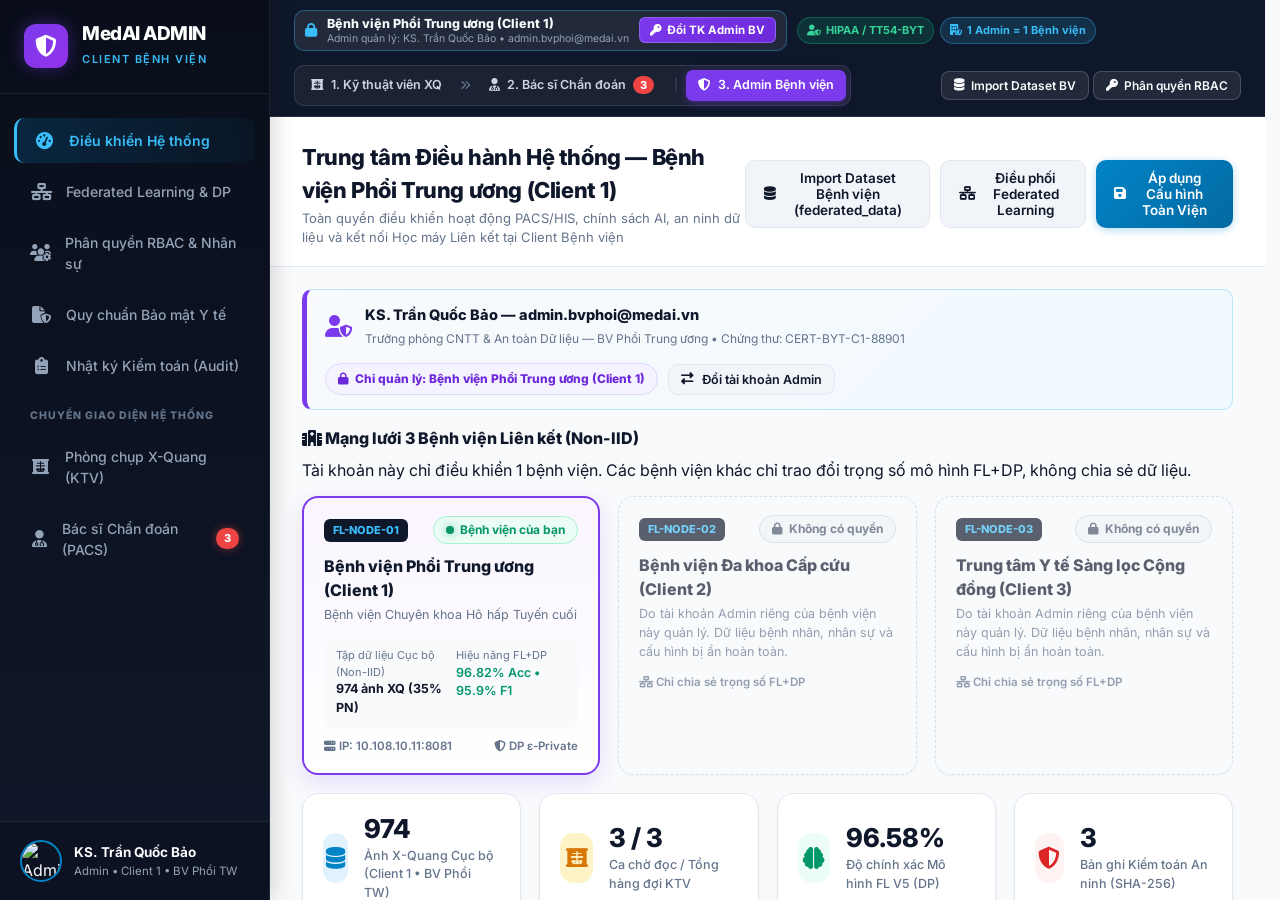
==== dashboard/admin.html @ 24784f0f "Deploy MedAI PACS/HIS v4.3: 3-role portals, dataset importer & 1-Admin-1-Hospital isolation" ====
<!DOCTYPE html>
<html lang="vi">
<head>
    <meta charset="UTF-8">
    <meta name="viewport" content="width=device-width, initial-scale=1.0">
    <title>Quản trị Hệ thống & Bảo mật Client Bệnh viện (Admin Control Center) - MedAI PACS/HIS</title>
    <meta name="description" content="Giao diện Admin tại mỗi Client Bệnh viện: Điều khiển hệ thống PACS/HIS, cấu hình Federated Learning (FedProx) & Differential Privacy, phân quyền RBAC và kiểm toán bảo mật y tế.">
    <link href="https://fonts.googleapis.com/css2?family=Inter:wght@300;400;500;600;700;800&display=swap" rel="stylesheet">
    <link rel="stylesheet" href="https://cdnjs.cloudflare.com/ajax/libs/font-awesome/6.4.0/css/all.min.css">
    <link rel="stylesheet" href="style.css?v=4.3">
</head>
<body>
    <div class="app-container">
        <!-- Sidebar -->
        <aside class="sidebar">
            <div class="sidebar-header" onclick="adminNavigateTo('overview')" style="cursor: pointer;" title="Trung tâm Điều hành Admin Bệnh viện">
                <div class="logo-icon-wrap admin-theme">
                    <i class="fa-solid fa-shield-halved logo-icon"></i>
                </div>
                <div class="sidebar-brand">
                    <h2>MedAI ADMIN</h2>
                    <span>CLIENT BỆNH VIỆN</span>
                </div>
            </div>

            <ul class="nav-links">
                <li class="nav-item active" data-route="overview">
                    <a href="#/overview"><i class="fa-solid fa-gauge-high"></i> Điều khiển Hệ thống</a>
                </li>
                <li class="nav-item" data-route="federated-dp">
                    <a href="#/federated-dp"><i class="fa-solid fa-network-wired"></i> Federated Learning & DP</a>
                </li>
                <li class="nav-item" data-route="rbac-users">
                    <a href="#/rbac-users"><i class="fa-solid fa-users-gear"></i> Phân quyền RBAC & Nhân sự</a>
                </li>
                <li class="nav-item" data-route="security-compliance">
                    <a href="#/security-compliance"><i class="fa-solid fa-file-shield"></i> Quy chuẩn Bảo mật Y tế</a>
                </li>
                <li class="nav-item" data-route="audit-logs">
                    <a href="#/audit-logs"><i class="fa-solid fa-clipboard-list"></i> Nhật ký Kiểm toán (Audit)</a>
                </li>
                <li class="nav-section-divider"><span>CHUYỂN GIAO DIỆN HỆ THỐNG</span></li>
                <li class="nav-item">
                    <a href="technician.html"><i class="fa-solid fa-x-ray"></i> Phòng chụp X-Quang (KTV)</a>
                </li>
                <li class="nav-item">
                    <a href="index.html">
                        <i class="fa-solid fa-user-doctor"></i> Bác sĩ Chẩn đoán (PACS)
                        <span class="nav-count-badge" id="sidebar-worklist-badge">0</span>
                    </a>
                </li>
            </ul>

            <div class="doctor-profile" onclick="adminNavigateTo('rbac-users')" style="cursor: pointer;" title="Tài khoản Quản trị viên Bệnh viện">
                <img src="https://ui-avatars.com/api/?name=Admin+BV&background=7C3AED&color=fff" alt="Admin" id="sidebar-admin-avatar">
                <div class="doc-info">
                    <strong id="sidebar-admin-name">KS. Trần Quốc Bảo</strong>
                    <span id="sidebar-admin-node">Admin • Client 1 (BV Phổi)</span>
                </div>
            </div>
        </aside>

        <!-- Main Content -->
        <main class="main-content" id="admin-main-content">

            <!-- ======================================================= -->
            <!-- VIEW 1: TRUNG TÂM ĐIỀU KHIỂN HỆ THỐNG CLIENT BỆNH VIỆN -->
            <!-- ======================================================= -->
            <section id="view-overview" class="view-panel active"></section>

            <!-- ======================================================= -->
            <!-- VIEW 2: ĐIỀU PHỐI HỌC MÁY LIÊN KẾT & BẢO MẬT VI PHÂN -->
            <!-- ======================================================= -->
            <section id="view-federated-dp" class="view-panel hidden"></section>

            <!-- ======================================================= -->
            <!-- VIEW 3: QUẢN LÝ NHÂN SỰ & MA TRẬN PHÂN QUYỀN RBAC -->
            <!-- ======================================================= -->
            <section id="view-rbac-users" class="view-panel hidden"></section>

            <!-- ======================================================= -->
            <!-- VIEW 4: TUÂN THỦ QUY ĐỊNH BẢO MẬT BỆNH VIỆN -->
            <!-- ======================================================= -->
            <section id="view-security-compliance" class="view-panel hidden"></section>

            <!-- ======================================================= -->
            <!-- VIEW 5: NHẬT KÝ KIỂM TOÁN BẢO MẬT BẤT BIẾN (AUDIT LOGS) -->
            <!-- ======================================================= -->
            <section id="view-audit-logs" class="view-panel hidden"></section>

            <!-- ======================================================= -->
            <!-- PROMINENT YELLOW RESEARCH DEMO WARNING BANNER -->
            <!-- ======================================================= -->
            <footer class="research-warning-banner">
                <div class="banner-inner">
                    <i class="fa-solid fa-triangle-exclamation banner-icon"></i>
                    <div class="banner-text-wrap">
                        <strong class="banner-title">CẢNH BÁO QUAN TRỌNG:</strong>
                        <span class="banner-text">Đây là website demo cho dự án nghiên cứu khoa học. Không sử dụng cho thực tế.</span>
                    </div>
                </div>
            </footer>
        </main>
    </div>

    <div id="toast" class="toast">Đã cập nhật cấu hình hệ thống!</div>

    <script src="db.js?v=4.3"></script>
    <script src="portal-nav.js?v=4.3"></script>
    <script src="admin.js?v=4.3"></script>
</body>
</html>
---- dashboard/style.css ----
/* =====================================================================
   MedAI PACS/HIS - World-Class Medical AI Diagnostic UI System
   Design System: Deep Slate Navy + Medical Cyan + Crisp Clinical Cards
   ===================================================================== */

:root {
    /* Brand & Accent Palette */
    --primary: #0284C7;         /* Medical Electric Sky Blue */
    --primary-hover: #0369A1;
    --primary-light: #E0F2FE;
    --primary-glow: rgba(2, 132, 199, 0.25);
    
    --secondary: #F1F5F9;
    --secondary-hover: #E2E8F0;
    
    /* Neutral & Backgrounds */
    --bg-main: #F8FAFC;
    --bg-card: #FFFFFF;
    --bg-sidebar: #090E1A;
    --sidebar-border: rgba(255, 255, 255, 0.08);
    --border: #E2E8F0;
    --border-hover: #CBD5E1;
    
    /* Typography Colors */
    --text-main: #0F172A;
    --text-muted: #64748B;
    --text-light: #94A3B8;
    
    /* Status Colors */
    --success: #059669;
    --success-bg: #ECFDF5;
    --success-border: #A7F3D0;
    
    --danger: #DC2626;
    --danger-bg: #FEF2F2;
    --danger-border: #FECACA;
    
    --warning: #D97706;
    --warning-bg: #FEF3C7;
    --warning-border: #FCD34D;
    
    /* Layout Tokens */
    --radius-sm: 6px;
    --radius: 10px;
    --radius-lg: 16px;
    --shadow-sm: 0 1px 2px 0 rgba(0, 0, 0, 0.05);
    --shadow: 0 4px 6px -1px rgba(0, 0, 0, 0.05), 0 2px 4px -2px rgba(0, 0, 0, 0.05);
    --shadow-lg: 0 12px 24px -4px rgba(15, 23, 42, 0.08), 0 4px 8px -2px rgba(15, 23, 42, 0.04);
}

/* Base Reset */
* {
    margin: 0;
    padding: 0;
    box-sizing: border-box;
}

body {
    font-family: 'Inter', -apple-system, BlinkMacSystemFont, "Segoe UI", Roboto, sans-serif;
    background-color: var(--bg-main);
    color: var(--text-main);
    line-height: 1.5;
    -webkit-font-smoothing: antialiased;
    overflow: hidden;
}

.app-container {
    display: flex;
    height: 100vh;
    height: 100dvh;
    width: 100%;
    overflow: hidden;
}

/* =====================================================================
   SIDEBAR NAVIGATION
   ===================================================================== */
.sidebar {
    width: 270px;
    background: linear-gradient(180deg, #090E1A 0%, #0F172A 100%);
    color: #F8FAFC;
    display: flex;
    flex-direction: column;
    border-right: 1px solid var(--sidebar-border);
    z-index: 20;
    flex-shrink: 0;
    box-shadow: 4px 0 20px rgba(0, 0, 0, 0.15);
}

.sidebar-header {
    padding: 24px;
    display: flex;
    align-items: center;
    gap: 14px;
    border-bottom: 1px solid var(--sidebar-border);
    transition: opacity 0.2s;
}

.sidebar-header:hover {
    opacity: 0.9;
}

.logo-icon-wrap {
    width: 44px;
    height: 44px;
    border-radius: 12px;
    background: linear-gradient(135deg, #0284C7 0%, #0EA5E9 100%);
    display: flex;
    align-items: center;
    justify-content: center;
    box-shadow: 0 0 16px rgba(2, 132, 199, 0.4);
}

.logo-icon {
    font-size: 22px;
    color: white;
}

.sidebar-brand h2 {
    font-size: 19px;
    font-weight: 800;
    letter-spacing: -0.5px;
    line-height: 1.1;
    color: #FFFFFF;
}

.sidebar-brand span {
    font-size: 11px;
    font-weight: 600;
    text-transform: uppercase;
    letter-spacing: 1.5px;
    color: #38BDF8;
}

.nav-links {
    list-style: none;
    padding: 24px 14px;
    flex: 1;
    display: flex;
    flex-direction: column;
    gap: 6px;
    overflow-y: auto;
}

.nav-links li a {
    display: flex;
    align-items: center;
    gap: 14px;
    padding: 12px 16px;
    color: #94A3B8;
    text-decoration: none;
    font-weight: 500;
    font-size: 14px;
    border-radius: var(--radius);
    transition: all 0.2s ease;
}

.nav-links li a i {
    font-size: 17px;
    width: 22px;
    text-align: center;
    transition: transform 0.2s;
}

.nav-links li a:hover {
    background-color: rgba(255, 255, 255, 0.05);
    color: #FFFFFF;
}

.nav-links li a:hover i {
    transform: scale(1.15);
}

.nav-links li.active a {
    background: linear-gradient(90deg, rgba(2, 132, 199, 0.2) 0%, rgba(2, 132, 199, 0.05) 100%);
    color: #38BDF8;
    font-weight: 600;
    border-left: 3px solid #38BDF8;
}

.doctor-profile {
    padding: 18px 20px;
    display: flex;
    align-items: center;
    gap: 12px;
    border-top: 1px solid var(--sidebar-border);
    background-color: rgba(0, 0, 0, 0.2);
    transition: background 0.2s;
}

.doctor-profile:hover {
    background-color: rgba(255, 255, 255, 0.06);
}

.doctor-profile img {
    width: 42px;
    height: 42px;
    border-radius: 50%;
    border: 2px solid #0284C7;
}

.doc-info {
    overflow: hidden;
}

.doc-info strong {
    display: block;
    font-size: 13.5px;
    color: #F8FAFC;
    white-space: nowrap;
    overflow: hidden;
    text-overflow: ellipsis;
}

.doc-info span {
    font-size: 11.5px;
    color: #94A3B8;
    white-space: nowrap;
    overflow: hidden;
    text-overflow: ellipsis;
    display: block;
}

/* =====================================================================
   MAIN VIEWPORT & PANELS
   ========================================================================= */
.main-content {
    flex: 1;
    min-inline-size: 0;
    display: flex;
    flex-direction: column;
    overflow-y: auto;
    scrollbar-gutter: stable;
    overscroll-behavior: contain;
    background-color: var(--bg-main);
    position: relative;
}

.view-panel {
    display: flex;
    flex-direction: column;
    flex: 1 0 auto;
    min-height: auto;
    animation: fadeInView 0.25s cubic-bezier(0.16, 1, 0.3, 1);
}

@keyframes fadeInView {
    from { opacity: 0; transform: translateY(8px); }
    to { opacity: 1; transform: translateY(0); }
}

/* Topbar Header */
.topbar {
    background-color: #FFFFFF;
    padding: 18px 32px;
    display: flex;
    justify-content: space-between;
    align-items: center;
    border-bottom: 1px solid var(--border);
    position: sticky;
    top: 0;
    z-index: 10;
    box-shadow: 0 1px 3px rgba(0,0,0,0.02);
}

.page-title h1 {
    font-size: 22px;
    font-weight: 800;
    letter-spacing: -0.4px;
    color: var(--text-main);
}

.page-title p {
    font-size: 13px;
    color: var(--text-muted);
    margin-top: 2px;
}

.actions {
    display: flex;
    gap: 12px;
}

/* Reusable View Headers */
.view-header {
    padding: 24px 32px 18px 32px;
    display: flex;
    justify-content: space-between;
    align-items: center;
    background-color: #FFFFFF;
    border-bottom: 1px solid var(--border);
}

.view-header h2 {
    font-size: 22px;
    font-weight: 800;
    letter-spacing: -0.4px;
    color: var(--text-main);
}

.view-header p {
    font-size: 13px;
    color: var(--text-muted);
    margin-top: 2px;
}

.view-header-actions {
    display: flex;
    gap: 10px;
}

.btn-back {
    background: none;
    border: none;
    color: var(--primary);
    font-size: 13.5px;
    font-weight: 600;
    cursor: pointer;
    display: inline-flex;
    align-items: center;
    gap: 6px;
    margin-bottom: 6px;
    padding: 0;
    font-family: inherit;
}

.btn-back:hover {
    text-decoration: underline;
}

/* =====================================================================
   BUTTONS & CONTROLS
   ===================================================================== */
.btn {
    padding: 9px 18px;
    border-radius: var(--radius);
    border: none;
    font-weight: 600;
    font-size: 13.5px;
    cursor: pointer;
    display: inline-flex;
    align-items: center;
    justify-content: center;
    gap: 8px;
    transition: all 0.2s cubic-bezier(0.16, 1, 0.3, 1);
    font-family: inherit;
    text-decoration: none;
}

.btn-primary {
    background: linear-gradient(135deg, #0284C7 0%, #0369A1 100%);
    color: white;
    box-shadow: 0 2px 8px rgba(2, 132, 199, 0.3);
}

.btn-primary:hover:not(:disabled) {
    background: linear-gradient(135deg, #0369A1 0%, #075985 100%);
    transform: translateY(-1px);
    box-shadow: 0 4px 12px rgba(2, 132, 199, 0.4);
}

.btn-primary:disabled {
    opacity: 0.7;
    cursor: not-allowed;
    box-shadow: none;
}

.btn-secondary {
    background-color: var(--secondary);
    color: var(--text-main);
    border: 1px solid var(--border);
}

.btn-secondary:hover {
    background-color: var(--secondary-hover);
    border-color: var(--border-hover);
}

.btn-danger-outline {
    background: transparent;
    border: 1px solid #FCA5A5;
    color: var(--danger);
}

.btn-danger-outline:hover {
    background-color: var(--danger-bg);
    border-color: var(--danger);
}

.btn-icon {
    width: 36px;
    height: 36px;
    background: white;
    border: 1px solid var(--border);
    border-radius: 50%;
    color: var(--danger);
    cursor: pointer;
    display: inline-flex;
    align-items: center;
    justify-content: center;
    transition: all 0.2s;
}

.btn-icon:hover {
    background: var(--danger-bg);
    transform: scale(1.08);
}

.btn-sm {
    padding: 7px 12px;
    font-size: 12.5px;
}

.btn-text {
    background: none;
    border: none;
    cursor: pointer;
    font-weight: 600;
    font-size: 13px;
    display: inline-flex;
    align-items: center;
    gap: 6px;
    font-family: inherit;
}

.btn-text.danger { color: var(--danger); }
.btn-text.danger:hover { text-decoration: underline; }

.full-width {
    width: 100%;
}

/* =====================================================================
   CARDS & GRID LAYOUT
   ===================================================================== */
.dashboard-grid {
    padding: 28px 32px;
    display: grid;
    grid-template-columns: 1.15fr 1fr;
    gap: 24px;
    max-width: 1600px;
    width: 100%;
    margin: 0 auto;
}

.col-left, .col-right {
    display: flex;
    flex-direction: column;
    gap: 24px;
}

.card {
    background-color: var(--bg-card);
    border-radius: var(--radius-lg);
    box-shadow: var(--shadow);
    border: 1px solid var(--border);
    overflow: hidden;
    transition: box-shadow 0.2s;
}

.card:hover {
    box-shadow: var(--shadow-lg);
}

.card-header {
    padding: 16px 22px;
    border-bottom: 1px solid var(--border);
    display: flex;
    align-items: center;
    gap: 10px;
    background-color: #FAFAFC;
}

.card-header.highlight {
    background: linear-gradient(135deg, #0284C7 0%, #0369A1 100%);
    color: white;
}

.card-header h3 {
    font-size: 15px;
    font-weight: 700;
    flex: 1;
    letter-spacing: -0.2px;
}

.card-body {
    padding: 22px;
}

.badge {
    padding: 4px 10px;
    border-radius: 999px;
    font-size: 11.5px;
    font-weight: 700;
    letter-spacing: 0.3px;
    background: rgba(255,255,255,0.22);
}

/* Forms */
.form-grid {
    display: grid;
    grid-template-columns: 1fr 1fr;
    gap: 16px;
    align-items: end;
}

.form-group {
    display: flex;
    flex-direction: column;
    justify-content: flex-end;
}

.form-group.full-width {
    grid-column: span 2;
}

.form-group label {
    display: block;
    font-size: 12.5px;
    font-weight: 600;
    color: var(--text-muted);
    margin-bottom: 6px;
}

.form-group input, .form-group select, textarea {
    width: 100%;
    padding: 10px 12px;
    border: 1px solid #CBD5E1;
    border-radius: var(--radius);
    font-family: inherit;
    font-size: 13.5px;
    transition: all 0.2s;
    background-color: #FFFFFF;
}

.form-group input:focus, .form-group select:focus, textarea:focus {
    outline: none;
    border-color: var(--primary);
    box-shadow: 0 0 0 3px var(--primary-glow);
}

.required {
    color: var(--danger);
}

/* =====================================================================
   DEMO QUICK SAMPLE CHIPS (Tính năng trải nghiệm 1-click)
   ===================================================================== */
.quick-samples-bar {
    margin-bottom: 18px;
    background: #F0F9FF;
    border: 1px solid #BAE6FD;
    border-radius: var(--radius);
    padding: 12px 16px;
}

.samples-label {
    font-size: 12px;
    font-weight: 700;
    color: #0369A1;
    margin-bottom: 8px;
    display: flex;
    align-items: center;
    gap: 6px;
}

.sample-chips-row {
    display: flex;
    gap: 8px;
    flex-wrap: wrap;
}

.sample-chip {
    background: white;
    border: 1px solid #7DD3FC;
    border-radius: 999px;
    padding: 6px 14px;
    font-size: 12px;
    font-weight: 600;
    color: #0284C7;
    cursor: pointer;
    display: inline-flex;
    align-items: center;
    gap: 6px;
    transition: all 0.2s ease;
}

.sample-chip:hover {
    background: #0284C7;
    color: white;
    transform: translateY(-1px);
    box-shadow: 0 2px 8px rgba(2, 132, 199, 0.3);
}

/* Upload & Image Viewer */
.upload-zone {
    border: 2px dashed #CBD5E1;
    border-radius: var(--radius);
    padding: 36px 20px;
    text-align: center;
    cursor: pointer;
    background-color: #F8FAFC;
    transition: all 0.2s;
}

.upload-zone:hover, .upload-zone.dragover {
    border-color: var(--primary);
    background-color: #EFF6FF;
}

.upload-icon {
    font-size: 44px;
    color: #94A3B8;
    margin-bottom: 12px;
}

.upload-zone h4 {
    color: var(--primary);
    font-size: 15px;
    font-weight: 700;
    margin-bottom: 6px;
}

.upload-zone p {
    font-size: 12.5px;
    color: var(--text-muted);
}

.viewer-container {
    display: flex;
    flex-direction: column;
    gap: 14px;
}

.image-wrapper {
    position: relative;
    width: 100%;
    height: 380px;
    background: #050505;
    border-radius: var(--radius);
    overflow: hidden;
    display: flex;
    align-items: center;
    justify-content: center;
    box-shadow: inset 0 0 20px rgba(0,0,0,0.5);
}

.image-wrapper img {
    max-width: 100%;
    max-height: 100%;
    object-fit: contain;
    transition: opacity 0.3s ease;
}

#heatmap-image {
    position: absolute;
    top: 0;
    left: 0;
    width: 100%;
    height: 100%;
    opacity: 0.65;
}

.viewer-controls {
    display: flex;
    justify-content: space-between;
    align-items: center;
    background: var(--secondary);
    padding: 10px 14px;
    border-radius: var(--radius);
}

.toggle-group {
    display: flex;
    align-items: center;
    gap: 10px;
    font-size: 13px;
    font-weight: 600;
}

/* Switch */
.switch {
    position: relative;
    display: inline-block;
    width: 42px;
    height: 22px;
}

.switch input {
    opacity: 0;
    width: 0;
    height: 0;
}

.slider {
    position: absolute;
    cursor: pointer;
    top: 0;
    left: 0;
    right: 0;
    bottom: 0;
    background-color: #CBD5E1;
    transition: .3s;
}

.slider:before {
    position: absolute;
    content: "";
    height: 16px;
    width: 16px;
    left: 3px;
    bottom: 3px;
    background-color: white;
    transition: .3s;
}

input:checked + .slider {
    background-color: var(--primary);
}

input:checked + .slider:before {
    transform: translateX(20px);
}

.slider.round {
    border-radius: 22px;
}

.slider.round:before {
    border-radius: 50%;
}

/* =====================================================================
   AI DIAGNOSIS RESULTS
   ===================================================================== */
.result-placeholder {
    text-align: center;
    padding: 36px 20px;
    color: var(--text-muted);
}

.result-placeholder i {
    font-size: 44px;
    color: #CBD5E1;
    margin-bottom: 12px;
}

.diagnosis-badge {
    text-align: center;
    padding: 18px;
    border-radius: var(--radius);
    margin-bottom: 20px;
    display: flex;
    align-items: center;
    justify-content: center;
    gap: 10px;
}

.diagnosis-badge.danger {
    background-color: var(--danger-bg);
    color: var(--danger);
    border: 1px solid var(--danger-border);
}

.diagnosis-badge.success {
    background-color: var(--success-bg);
    color: var(--success);
    border: 1px solid var(--success-border);
}

.diagnosis-badge h2 {
    font-size: 20px;
    font-weight: 800;
    letter-spacing: -0.3px;
}

.prob-section h4 {
    margin-bottom: 14px;
    font-size: 13px;
    color: var(--text-muted);
    font-weight: 700;
    text-transform: uppercase;
    letter-spacing: 0.5px;
}

.prob-item {
    margin-bottom: 14px;
}

.prob-label {
    display: flex;
    justify-content: space-between;
    margin-bottom: 6px;
    font-weight: 600;
    font-size: 13.5px;
}

.progress-bar {
    width: 100%;
    height: 10px;
    background-color: #E2E8F0;
    border-radius: 999px;
    overflow: hidden;
}

.progress-fill {
    height: 100%;
    border-radius: 999px;
    transition: width 1s cubic-bezier(0.16, 1, 0.3, 1);
}

.progress-fill.danger {
    background: linear-gradient(90deg, #F87171 0%, #DC2626 100%);
}

.progress-fill.success {
    background: linear-gradient(90deg, #34D399 0%, #059669 100%);
}

/* Notes & Signatures */
.notes-footer-row {
    display: flex;
    justify-content: space-between;
    align-items: center;
    margin-top: 10px;
}

.signature-section {
    margin-top: 16px;
    padding-top: 14px;
    border-top: 1px dashed var(--border);
    font-size: 13px;
    color: var(--text-muted);
}

/* =====================================================================
   STATS GRID (History View)
   ===================================================================== */
.stats-grid {
    padding: 24px 32px 0 32px;
    display: grid;
    grid-template-columns: repeat(4, 1fr);
    gap: 18px;
}

.stat-card {
    background: var(--bg-card);
    border: 1px solid var(--border);
    border-radius: var(--radius-lg);
    padding: 20px;
    display: flex;
    align-items: center;
    gap: 16px;
    box-shadow: var(--shadow);
    transition: transform 0.2s, box-shadow 0.2s;
}

.stat-card:hover {
    transform: translateY(-2px);
    box-shadow: var(--shadow-lg);
}

.stat-icon {
    width: 50px;
    height: 50px;
    border-radius: 14px;
    display: flex;
    align-items: center;
    justify-content: center;
    font-size: 22px;
}

.stat-icon.blue { background-color: #E0F2FE; color: #0284C7; }
.stat-icon.red { background-color: var(--danger-bg); color: var(--danger); }
.stat-icon.green { background-color: var(--success-bg); color: var(--success); }
.stat-icon.orange { background-color: var(--warning-bg); color: var(--warning); }

.stat-info {
    display: flex;
    flex-direction: column;
}

.stat-value {
    font-size: 26px;
    font-weight: 800;
    color: var(--text-main);
    line-height: 1.15;
}

.stat-label {
    font-size: 12.5px;
    font-weight: 500;
    color: var(--text-muted);
    margin-top: 3px;
}

/* =====================================================================
   FILTER CARD & SEARCH TOOLBAR
   ===================================================================== */
.filter-card {
    margin: 20px 32px 0 32px;
    padding: 16px 20px;
    background: white;
    border: 1px solid var(--border);
    border-radius: var(--radius-lg);
    box-shadow: var(--shadow-sm);
}

.filter-toolbar {
    display: flex;
    justify-content: space-between;
    align-items: center;
    gap: 16px;
    flex-wrap: wrap;
}

.search-box {
    position: relative;
    flex: 1;
    min-width: 280px;
}

.search-box i {
    position: absolute;
    left: 14px;
    top: 50%;
    transform: translateY(-50%);
    color: var(--text-light);
}

.search-box input {
    width: 100%;
    padding: 10px 14px 10px 42px;
    border: 1px solid #CBD5E1;
    border-radius: var(--radius);
    font-size: 13.5px;
    font-family: inherit;
    transition: all 0.2s;
}

.search-box input:focus {
    outline: none;
    border-color: var(--primary);
    box-shadow: 0 0 0 3px var(--primary-glow);
}

.filter-actions {
    display: flex;
    gap: 10px;
}

.filter-actions select {
    padding: 9px 14px;
    border: 1px solid #CBD5E1;
    border-radius: var(--radius);
    font-size: 13.5px;
    background-color: white;
    font-family: inherit;
    color: var(--text-main);
    cursor: pointer;
}

/* =====================================================================
   DATA TABLES
   ===================================================================== */
.table-card {
    margin: 20px 32px 0 32px;
    padding: 0;
    overflow: hidden;
    background: white;
    border: 1px solid var(--border);
    border-radius: var(--radius-lg);
    box-shadow: var(--shadow);
}

.table-responsive {
    overflow-x: auto;
}

.data-table {
    width: 100%;
    border-collapse: collapse;
    text-align: left;
    font-size: 13.5px;
}

.data-table th {
    background-color: #F8FAFC;
    padding: 14px 18px;
    font-weight: 700;
    color: var(--text-muted);
    font-size: 12px;
    border-bottom: 1px solid var(--border);
    text-transform: uppercase;
    letter-spacing: 0.6px;
}

.data-table td {
    padding: 14px 18px;
    border-bottom: 1px solid #F1F5F9;
    vertical-align: middle;
}

.data-table tr:hover {
    background-color: #F8FAFC;
}

.table-thumb {
    width: 50px;
    height: 50px;
    border-radius: 8px;
    overflow: hidden;
    background: #000;
    cursor: pointer;
    box-shadow: 0 1px 3px rgba(0,0,0,0.15);
    border: 1px solid #E2E8F0;
}

.table-thumb img {
    width: 100%;
    height: 100%;
    object-fit: cover;
    transition: transform 0.2s;
}

.table-thumb:hover img {
    transform: scale(1.15);
}

.clickable-id {
    color: var(--primary);
    cursor: pointer;
    font-weight: 700;
}

.clickable-id:hover {
    text-decoration: underline;
}

.status-badge {
    display: inline-flex;
    align-items: center;
    gap: 6px;
    padding: 4px 12px;
    border-radius: 999px;
    font-size: 12px;
    font-weight: 700;
    white-space: nowrap;
}

.status-badge.badge-danger {
    background-color: var(--danger-bg);
    color: var(--danger);
    border: 1px solid var(--danger-border);
}

.status-badge.badge-success {
    background-color: var(--success-bg);
    color: var(--success);
    border: 1px solid var(--success-border);
}

.pulse-dot {
    width: 8px;
    height: 8px;
    border-radius: 50%;
    display: inline-block;
}

.pulse-dot.red { background-color: var(--danger); box-shadow: 0 0 8px rgba(220, 38, 38, 0.6); }
.pulse-dot.green { background-color: var(--success); box-shadow: 0 0 8px rgba(5, 150, 105, 0.6); }

.conf-mini {
    display: flex;
    flex-direction: column;
    gap: 4px;
    width: 85px;
    font-size: 12px;
    font-weight: 600;
}

.progress-bar.mini {
    height: 6px;
}

.table-actions {
    display: flex;
    gap: 6px;
    justify-content: flex-end;
}

.btn-action {
    width: 32px;
    height: 32px;
    border-radius: 8px;
    border: 1px solid var(--border);
    background: white;
    cursor: pointer;
    display: inline-flex;
    align-items: center;
    justify-content: center;
    font-size: 13px;
    transition: all 0.2s;
}

.btn-action.primary { color: var(--primary); }
.btn-action.primary:hover { background-color: #E0F2FE; border-color: var(--primary); }

.btn-action.info { color: #0284C7; }
.btn-action.info:hover { background-color: #E0F2FE; border-color: #0284C7; }

.btn-action.danger { color: var(--danger); }
.btn-action.danger:hover { background-color: var(--danger-bg); border-color: var(--danger); }

.empty-state-cell {
    padding: 60px 20px !important;
    text-align: center;
}

.empty-state {
    display: flex;
    flex-direction: column;
    align-items: center;
    gap: 14px;
    color: var(--text-muted);
}

.empty-state i {
    font-size: 48px;
    color: #CBD5E1;
}

.empty-state h4 {
    font-size: 18px;
    color: var(--text-main);
    font-weight: 700;
}

.empty-state p {
    font-size: 13.5px;
    max-width: 440px;
}

/* =====================================================================
   PATIENTS GRID
   ===================================================================== */
.patients-grid {
    padding: 20px 32px 0 32px;
    display: grid;
    grid-template-columns: repeat(auto-fill, minmax(320px, 1fr));
    gap: 20px;
}

.patient-profile-card {
    padding: 22px;
    background: white;
    border: 1px solid var(--border);
    border-radius: var(--radius-lg);
    box-shadow: var(--shadow);
    display: flex;
    flex-direction: column;
    justify-content: space-between;
    transition: all 0.2s ease;
}

.patient-profile-card:hover {
    transform: translateY(-2px);
    box-shadow: var(--shadow-lg);
    border-color: #CBD5E1;
}

.patient-card-top {
    display: flex;
    align-items: center;
    gap: 14px;
    margin-bottom: 16px;
    padding-bottom: 14px;
    border-bottom: 1px solid var(--border);
}

.patient-avatar-badge {
    width: 48px;
    height: 48px;
    border-radius: 50%;
    background: linear-gradient(135deg, #0284C7 0%, #0EA5E9 100%);
    color: white;
    display: flex;
    align-items: center;
    justify-content: center;
    font-weight: 800;
    font-size: 16px;
    box-shadow: 0 4px 10px rgba(2, 132, 199, 0.25);
}

.patient-basic-info h3 {
    font-size: 17px;
    font-weight: 700;
    color: var(--text-main);
}

.patient-code {
    font-size: 12.5px;
    color: var(--text-muted);
    font-weight: 600;
}

.patient-meta-list {
    display: flex;
    flex-direction: column;
    gap: 8px;
    margin-bottom: 18px;
    font-size: 13px;
}

.patient-meta-item {
    display: flex;
    justify-content: space-between;
    align-items: center;
}

.patient-meta-item .label {
    color: var(--text-muted);
}

.count-pill {
    background-color: var(--secondary);
    padding: 3px 10px;
    border-radius: 999px;
    font-weight: 700;
    font-size: 12px;
    color: var(--text-main);
}

.patient-card-actions {
    display: grid;
    grid-template-columns: 1fr 1fr;
    gap: 10px;
}

/* =====================================================================
   PATIENT DETAIL & CLINICAL TIMELINE
   ===================================================================== */
.patient-summary-header {
    margin: 20px 32px 0 32px;
    padding: 24px;
}

.patient-sum-left {
    display: flex;
    align-items: center;
    gap: 20px;
}

.patient-avatar-large {
    width: 64px;
    height: 64px;
    border-radius: 18px;
    background: linear-gradient(135deg, #0284C7 0%, #0EA5E9 100%);
    color: white;
    display: flex;
    align-items: center;
    justify-content: center;
    font-size: 26px;
    font-weight: 800;
    box-shadow: 0 6px 16px rgba(2, 132, 199, 0.3);
}

.patient-sum-details h3 {
    font-size: 22px;
    font-weight: 800;
    margin-bottom: 6px;
    color: var(--text-main);
}

.patient-tag-row {
    display: flex;
    gap: 10px;
    flex-wrap: wrap;
}

.patient-badge {
    background-color: var(--secondary);
    padding: 4px 10px;
    border-radius: 6px;
    font-size: 12.5px;
    font-weight: 600;
    color: var(--text-main);
    display: inline-flex;
    align-items: center;
    gap: 6px;
}

.patient-badge.highlight {
    background-color: #E0F2FE;
    color: var(--primary);
    font-weight: 700;
}

.timeline-container {
    margin: 24px 32px 0 32px;
}

.timeline-header {
    display: flex;
    justify-content: space-between;
    align-items: center;
    margin-bottom: 20px;
}

.timeline-header h3 {
    font-size: 18px;
    font-weight: 800;
    display: flex;
    align-items: center;
    gap: 8px;
}

.timeline-stream {
    position: relative;
    padding-left: 32px;
}

.timeline-stream::before {
    content: '';
    position: absolute;
    left: 12px;
    top: 10px;
    bottom: 10px;
    width: 2px;
    background-color: #CBD5E1;
}

.timeline-item {
    position: relative;
    margin-bottom: 24px;
}

.timeline-marker {
    position: absolute;
    left: -32px;
    top: 14px;
    width: 26px;
    height: 26px;
    border-radius: 50%;
    background: white;
    border: 2px solid #CBD5E1;
    display: flex;
    align-items: center;
    justify-content: center;
    font-size: 12px;
    z-index: 2;
}

.timeline-marker.marker-danger {
    border-color: var(--danger);
    color: var(--danger);
    background-color: var(--danger-bg);
}

.timeline-marker.marker-success {
    border-color: var(--success);
    color: var(--success);
    background-color: var(--success-bg);
}

.timeline-content {
    padding: 20px;
}

.timeline-card-header {
    display: flex;
    justify-content: space-between;
    align-items: center;
    padding-bottom: 12px;
    border-bottom: 1px solid var(--border);
    margin-bottom: 16px;
}

.timeline-time {
    font-size: 14px;
    color: var(--text-main);
}

.timeline-grid {
    display: grid;
    grid-template-columns: 280px 1fr;
    gap: 20px;
}

.timeline-images {
    display: flex;
    gap: 10px;
}

.timeline-img-box {
    flex: 1;
    height: 140px;
    background: #000;
    border-radius: var(--radius);
    overflow: hidden;
    position: relative;
    cursor: pointer;
    border: 1px solid #E2E8F0;
}

.timeline-img-box img {
    width: 100%;
    height: 100%;
    object-fit: cover;
    transition: transform 0.2s;
}

.timeline-img-box:hover img {
    transform: scale(1.08);
}

.img-label {
    position: absolute;
    bottom: 4px;
    left: 4px;
    background: rgba(0,0,0,0.7);
    color: white;
    padding: 2px 6px;
    border-radius: 4px;
    font-size: 10px;
    font-weight: 700;
}

.timeline-info-col {
    display: flex;
    flex-direction: column;
    gap: 12px;
}

.info-block label {
    display: block;
    font-size: 11.5px;
    font-weight: 700;
    color: var(--text-muted);
    text-transform: uppercase;
    letter-spacing: 0.5px;
    margin-bottom: 4px;
}

.info-block p {
    font-size: 13.5px;
    color: var(--text-main);
}

.notes-quote {
    background-color: #F8FAFC;
    padding: 10px 14px;
    border-left: 3px solid var(--primary);
    border-radius: 0 var(--radius) var(--radius) 0;
    font-style: italic;
}

.prob-mini-bars {
    display: flex;
    flex-direction: column;
    gap: 6px;
}

.prob-mini-row {
    display: flex;
    align-items: center;
    gap: 12px;
    font-size: 13px;
}

.prob-mini-row span {
    min-width: 150px;
}

.timeline-footer {
    display: flex;
    justify-content: space-between;
    align-items: center;
    margin-top: 16px;
    padding-top: 14px;
    border-top: 1px dashed var(--border);
}

/* =====================================================================
   SETTINGS VIEW
   ===================================================================== */
.settings-grid {
    padding: 24px 32px 0 32px;
    display: grid;
    grid-template-columns: 1fr 1fr;
    gap: 24px;
}

.settings-col {
    display: flex;
    flex-direction: column;
    gap: 24px;
}

.settings-card .card-body {
    display: flex;
    flex-direction: column;
    gap: 18px;
}

.form-hint {
    display: block;
    font-size: 11.5px;
    color: var(--text-muted);
    margin-top: 4px;
}

.slider-header-row {
    display: flex;
    justify-content: space-between;
    align-items: center;
    margin-bottom: 8px;
}

.threshold-badge {
    background-color: var(--primary);
    color: white;
    padding: 2px 10px;
    border-radius: 999px;
    font-weight: 700;
    font-size: 13px;
}

.range-labels {
    display: flex;
    justify-content: space-between;
    font-size: 11px;
    color: var(--text-muted);
    margin-top: 6px;
}

.settings-tip {
    background-color: #EFF6FF;
    border: 1px solid #BFDBFE;
    padding: 12px 14px;
    border-radius: var(--radius);
    display: flex;
    align-items: flex-start;
    gap: 10px;
    font-size: 12.5px;
    color: #1E40AF;
    margin-top: 12px;
    line-height: 1.5;
}

.settings-tip i {
    font-size: 16px;
    color: var(--primary);
    margin-top: 2px;
}

.settings-toggle-row {
    display: flex;
    justify-content: space-between;
    align-items: center;
    gap: 16px;
    padding-top: 12px;
    border-top: 1px solid var(--border);
}

.settings-toggle-row strong {
    font-size: 13.5px;
    display: block;
}

.settings-toggle-row p {
    font-size: 12px;
    color: var(--text-muted);
    margin-top: 2px;
}

.diag-status-row {
    display: flex;
    justify-content: space-between;
    align-items: center;
    padding: 12px 0;
    border-bottom: 1px solid var(--border);
    font-size: 13.5px;
}

.diag-status-row:last-child {
    border-bottom: none;
}

.diag-label {
    color: var(--text-muted);
}

.device-pill {
    background-color: #EDE9FE;
    color: #6D28D9;
    padding: 3px 10px;
    border-radius: 999px;
    font-weight: 700;
    font-size: 12px;
}

.text-success {
    color: var(--success);
    font-weight: 600;
}

.data-stats-box {
    display: grid;
    grid-template-columns: 1fr 1fr;
    gap: 12px;
    background-color: #F8FAFC;
    padding: 14px;
    border-radius: var(--radius);
    text-align: center;
}

.data-stat strong {
    display: block;
    font-size: 24px;
    font-weight: 800;
    color: var(--primary);
}

.data-stat span {
    font-size: 12px;
    color: var(--text-muted);
}

.backup-actions {
    display: flex;
    flex-direction: column;
    gap: 10px;
}

.btn-file-upload {
    cursor: pointer;
}

/* =====================================================================
   PROMINENT YELLOW RESEARCH DEMO WARNING BANNER
   ===================================================================== */
.research-warning-banner {
    flex-shrink: 0;
    position: relative;
    z-index: 2;
    margin: 28px 32px 32px 32px;
    background: linear-gradient(135deg, #FEF3C7 0%, #FDE68A 100%);
    border: 2px solid #F59E0B;
    border-left: 8px solid #D97706;
    border-radius: var(--radius-lg);
    box-shadow: 0 4px 14px rgba(217, 119, 6, 0.16);
    padding: 16px 22px;
    transition: all 0.2s ease;
}

.research-warning-banner:hover {
    box-shadow: 0 6px 20px rgba(217, 119, 6, 0.24);
}

.banner-inner {
    display: flex;
    align-items: center;
    gap: 16px;
}

.banner-icon {
    font-size: 26px;
    color: #B45309;
    flex-shrink: 0;
}

.banner-text-wrap {
    font-size: 14.5px;
    line-height: 1.5;
    color: #78350F;
}

.banner-title {
    font-weight: 800;
    letter-spacing: 0.5px;
    margin-right: 6px;
    color: #92400E;
    text-transform: uppercase;
}

.banner-text {
    font-weight: 600;
}

/* Toast Notification */
.toast {
    position: fixed;
    bottom: 24px;
    right: 24px;
    background-color: #0F172A;
    color: white;
    padding: 12px 22px;
    border-radius: var(--radius);
    box-shadow: 0 10px 25px -5px rgba(0,0,0,0.3);
    border-left: 4px solid var(--primary);
    transform: translateY(100px);
    opacity: 0;
    transition: all 0.3s cubic-bezier(0.16, 1, 0.3, 1);
    z-index: 1000;
    font-size: 13.5px;
    font-weight: 500;
}

.toast.show {
    transform: translateY(0);
    opacity: 1;
}

.hidden {
    display: none !important;
}

/* =====================================================================
   MULTI-ROLE PORTAL TOPBAR, WORKLIST, DARKROOM, ADMIN & FULL RESPONSIVE
   ===================================================================== */

.logo-icon-wrap.tech-theme {
    background: linear-gradient(135deg, #0D9488 0%, #14B8A6 100%);
    box-shadow: 0 0 16px rgba(13, 148, 136, 0.4);
}

.logo-icon-wrap.admin-theme {
    background: linear-gradient(135deg, #7C3AED 0%, #9333EA 100%);
    box-shadow: 0 0 16px rgba(124, 58, 237, 0.4);
}

.nav-section-divider {
    padding: 14px 16px 4px;
    font-size: 10.5px;
    font-weight: 800;
    letter-spacing: 1px;
    color: #64748B;
    text-transform: uppercase;
}

.nav-count-badge {
    margin-inline-start: auto;
    background: rgba(255, 255, 255, 0.14);
    color: #E2E8F0;
    font-size: 11px;
    font-weight: 800;
    padding: 2px 8px;
    border-radius: 999px;
}

.nav-count-badge.has-items {
    background: #EF4444;
    color: #FFFFFF;
    box-shadow: 0 0 10px rgba(239, 68, 68, 0.5);
}

/* Unified Hospital Security & Role Switcher Bar */
.hospital-portal-bar {
    background: #0F172A;
    color: #F8FAFC;
    padding: 10px 24px;
    display: flex;
    align-items: safe center;
    justify-content: space-between;
    gap: 14px;
    flex-wrap: wrap;
    border-bottom: 1px solid rgba(255, 255, 255, 0.1);
    z-index: 15;
}

.portal-bar-left {
    display: flex;
    align-items: center;
    gap: 10px;
    flex-wrap: wrap;
    min-inline-size: 0;
}

.mobile-drawer-toggle {
    display: none;
    background: rgba(255, 255, 255, 0.1);
    border: 1px solid rgba(255, 255, 255, 0.2);
    color: #FFFFFF;
    width: 38px;
    height: 38px;
    border-radius: 8px;
    cursor: pointer;
    align-items: center;
    justify-content: center;
    font-size: 16px;
}

.client-node-selector-wrap {
    display: inline-flex;
    align-items: center;
    gap: 8px;
    background: rgba(255, 255, 255, 0.07);
    border: 1px solid rgba(255, 255, 255, 0.15);
    padding: 5px 10px;
    border-radius: 8px;
}

.node-icon {
    color: #38BDF8;
    font-size: 14px;
}

.client-node-select {
    background: transparent;
    border: none;
    color: #F8FAFC;
    font-size: 12.5px;
    font-weight: 700;
    font-family: inherit;
    cursor: pointer;
    outline: none;
}

.client-node-select option {
    background: #0F172A;
    color: #F8FAFC;
}

.security-compliance-pills {
    display: flex;
    gap: 6px;
    flex-wrap: wrap;
}

.sec-pill {
    font-size: 11px;
    font-weight: 700;
    padding: 4px 9px;
    border-radius: 999px;
    display: inline-flex;
    align-items: center;
    gap: 5px;
    white-space: nowrap;
}

.sec-pill.green {
    background: rgba(16, 185, 129, 0.16);
    color: #34D399;
    border: 1px solid rgba(16, 185, 129, 0.35);
}

.sec-pill.blue {
    background: rgba(56, 189, 248, 0.15);
    color: #38BDF8;
    border: 1px solid rgba(56, 189, 248, 0.35);
}

.sec-pill.warning {
    background: rgba(245, 158, 11, 0.2);
    color: #FBBF24;
    border: 1px solid rgba(245, 158, 11, 0.4);
}

.portal-role-switcher {
    display: flex;
    align-items: center;
    gap: 6px;
    background: rgba(255, 255, 255, 0.05);
    padding: 4px;
    border-radius: 10px;
    border: 1px solid rgba(255, 255, 255, 0.1);
    flex-wrap: wrap;
}

.role-switch-tab {
    display: inline-flex;
    align-items: center;
    gap: 7px;
    padding: 6px 12px;
    border-radius: 7px;
    font-size: 12.5px;
    font-weight: 600;
    color: #CBD5E1;
    text-decoration: none;
    transition: all 0.2s;
    white-space: nowrap;
}

.role-switch-tab:hover {
    color: #FFFFFF;
    background: rgba(255, 255, 255, 0.08);
}

.role-switch-tab.active.tech {
    background: #0D9488;
    color: #FFFFFF;
    box-shadow: 0 2px 8px rgba(13, 148, 136, 0.4);
}

.role-switch-tab.active.doc {
    background: #0284C7;
    color: #FFFFFF;
    box-shadow: 0 2px 8px rgba(2, 132, 199, 0.4);
}

.role-switch-tab.active.admin {
    background: #7C3AED;
    color: #FFFFFF;
    box-shadow: 0 2px 8px rgba(124, 58, 237, 0.4);
}

.role-flow-arrow {
    color: #64748B;
    font-size: 11px;
}

.role-flow-divider {
    color: rgba(255, 255, 255, 0.2);
    font-size: 12px;
    padding: 0 2px;
}

.role-queue-badge {
    background: rgba(255, 255, 255, 0.2);
    color: #FFFFFF;
    font-size: 11px;
    font-weight: 800;
    padding: 1px 7px;
    border-radius: 999px;
}

.role-queue-badge.has-items {
    background: #EF4444;
    color: #FFFFFF;
}

.btn-rbac-info {
    background: rgba(255, 255, 255, 0.08);
    border: 1px solid rgba(255, 255, 255, 0.18);
    color: #F8FAFC;
    padding: 6px 12px;
    border-radius: 8px;
    font-size: 12px;
    font-weight: 600;
    cursor: pointer;
    display: inline-flex;
    align-items: center;
    gap: 6px;
    font-family: inherit;
    transition: background 0.2s;
}

.btn-rbac-info:hover {
    background: rgba(255, 255, 255, 0.16);
}

/* Emergency Lockdown Banner */
.emergency-lockdown-banner {
    background: linear-gradient(90deg, #991B1B 0%, #DC2626 100%);
    color: white;
    padding: 12px 28px;
    border-bottom: 2px solid #FCA5A5;
}

.lockdown-inner {
    display: flex;
    align-items: center;
    justify-content: space-between;
    gap: 14px;
    font-size: 13.5px;
    flex-wrap: wrap;
}

/* Incoming Worklist Strip (Doctor & Technician Portals) */
.incoming-worklist-strip {
    padding: 18px 32px 0 32px;
    max-width: 1600px;
    width: 100%;
    margin: 0 auto;
}

.worklist-strip-card {
    background: #FFFFFF;
    border: 1px solid #BAE6FD;
    border-left: 6px solid #0284C7;
    border-radius: var(--radius-lg);
    padding: 16px 20px;
    box-shadow: var(--shadow);
}

.worklist-strip-card.retake-alert {
    border-color: #FECACA;
    border-left-color: #DC2626;
    background: #FFFBFB;
}

.worklist-strip-card.empty {
    display: flex;
    align-items: center;
    justify-content: space-between;
    gap: 12px;
    flex-wrap: wrap;
    padding: 12px 18px;
}

.wl-strip-header {
    display: flex;
    justify-content: space-between;
    align-items: center;
    gap: 12px;
    margin-bottom: 12px;
    flex-wrap: wrap;
}

.wl-strip-title {
    display: flex;
    align-items: center;
    gap: 10px;
}

.wl-strip-title h4 {
    font-size: 14.5px;
    font-weight: 800;
    color: var(--text-main);
}

.wl-strip-actions {
    display: flex;
    gap: 8px;
    flex-wrap: wrap;
}

.wl-live-dot {
    width: 10px;
    height: 10px;
    border-radius: 50%;
    display: inline-block;
}

.wl-live-dot.green {
    background: #10B981;
}

.wl-live-dot.pulse-red {
    background: #EF4444;
    box-shadow: 0 0 0 4px rgba(239, 68, 68, 0.25);
}

.wl-mini-list {
    display: flex;
    flex-direction: column;
    gap: 10px;
}

.wl-mini-item {
    display: flex;
    align-items: center;
    justify-content: space-between;
    gap: 14px;
    padding: 12px 14px;
    border-radius: var(--radius);
    background: #F8FAFC;
    border: 1px solid var(--border);
    transition: all 0.2s;
}

.wl-mini-item:hover {
    border-color: #94A3B8;
    background: #F1F5F9;
}

.wl-mini-item.stat {
    background: #FEF2F2;
    border-color: #FECACA;
}

.wl-mini-thumb {
    width: 52px;
    height: 52px;
    border-radius: 8px;
    overflow: hidden;
    background: #000;
    flex-shrink: 0;
    cursor: pointer;
}

.wl-mini-thumb img {
    width: 100%;
    height: 100%;
    object-fit: cover;
}

.wl-mini-info {
    flex: 1;
    min-inline-size: 0;
}

.wl-mini-top {
    display: flex;
    align-items: center;
    gap: 8px;
    flex-wrap: wrap;
    font-size: 13.5px;
    margin-bottom: 4px;
}

.wl-mini-meta {
    display: flex;
    align-items: center;
    gap: 14px;
    flex-wrap: wrap;
    font-size: 12px;
    color: var(--text-muted);
}

.wl-pri-badge {
    font-size: 11px;
    font-weight: 800;
    padding: 2px 8px;
    border-radius: 6px;
    text-transform: uppercase;
    white-space: nowrap;
}

.wl-pri-badge.stat {
    background: #DC2626;
    color: #FFFFFF;
}

.wl-pri-badge.urgent {
    background: #FEF3C7;
    color: #B45309;
    border: 1px solid #F59E0B;
}

.wl-pri-badge.routine {
    background: #E0F2FE;
    color: #0369A1;
    border: 1px solid #7DD3FC;
}

.wl-ai-flag {
    font-weight: 700;
    padding: 2px 8px;
    border-radius: 999px;
    font-size: 11.5px;
}

.wl-ai-flag.danger {
    background: #FEE2E2;
    color: #B91C1C;
}

.wl-ai-flag.success {
    background: #D1FAE5;
    color: #047857;
}

/* Active Technician Handoff Banner inside Doctor View */
.tech-handoff-banner {
    margin: 16px 32px 0 32px;
    background: #F0FDFA;
    border: 1px solid #99F6E4;
    border-left: 6px solid #0D9488;
    border-radius: var(--radius-lg);
    padding: 14px 20px;
}

.handoff-banner-grid {
    display: grid;
    grid-template-columns: repeat(auto-fit, minmax(220px, 1fr));
    gap: 12px;
}

.handoff-col {
    display: flex;
    flex-direction: column;
    font-size: 13px;
}

.handoff-label {
    font-size: 11px;
    text-transform: uppercase;
    font-weight: 700;
    color: #0F766E;
}

.handoff-tech-note {
    margin-top: 10px;
    padding-top: 8px;
    border-top: 1px dashed #99F6E4;
    font-size: 13px;
    color: #134E4A;
}

.badge-outline {
    font-size: 11.5px;
    font-weight: 700;
    padding: 3px 10px;
    border-radius: 999px;
    border: 1px solid var(--border);
    color: var(--text-muted);
    background: #FFFFFF;
}

.badge-outline.active-handoff {
    border-color: #0D9488;
    color: #0D9488;
    background: #F0FDFA;
}

.viewer-tools-left {
    display: flex;
    align-items: center;
    gap: 8px;
    flex-wrap: wrap;
}

/* Quick Clinical Note Templates & Integrity Strip */
.quick-note-templates {
    display: flex;
    align-items: center;
    gap: 6px;
    flex-wrap: wrap;
    margin-bottom: 10px;
}

.template-label {
    font-size: 11.5px;
    font-weight: 700;
    color: var(--text-muted);
}

.template-chip {
    background: #F1F5F9;
    border: 1px solid #CBD5E1;
    border-radius: 999px;
    padding: 4px 10px;
    font-size: 11.5px;
    font-weight: 600;
    color: var(--text-main);
    cursor: pointer;
    transition: all 0.15s;
}

.template-chip:hover {
    background: #E0F2FE;
    border-color: var(--primary);
    color: var(--primary);
}

.doctor-sign-actions {
    display: flex;
    gap: 8px;
    flex-wrap: wrap;
    width: 100%;
}

.integrity-verify-strip {
    margin-top: 14px;
    padding: 9px 12px;
    background: #F8FAFC;
    border: 1px solid var(--border);
    border-radius: var(--radius);
    font-size: 12px;
    color: var(--text-muted);
    display: flex;
    align-items: center;
    gap: 8px;
}

/* Technician Darkroom & QA Checklist */
.dose-readout-box {
    display: flex;
    align-items: center;
    gap: 10px;
    padding: 9px 12px;
    background: #F0FDFA;
    border: 1px solid #99F6E4;
    border-radius: var(--radius);
    font-size: 13px;
}

.dose-status-ok {
    color: #059669;
    font-size: 11.5px;
    font-weight: 700;
    margin-inline-start: auto;
}

.dose-status-warn {
    color: #D97706;
    font-size: 11.5px;
    font-weight: 700;
    margin-inline-start: auto;
}

.tech-xray-frame {
    position: relative;
}

.xray-marker-overlay {
    position: absolute;
    top: 10px;
    left: 12px;
    right: 12px;
    display: flex;
    justify-content: space-between;
    pointer-events: none;
    z-index: 3;
}

.marker-badge, .marker-meta {
    background: rgba(0, 0, 0, 0.72);
    color: #38BDF8;
    border: 1px solid rgba(56, 189, 248, 0.4);
    font-size: 11px;
    font-weight: 700;
    padding: 3px 8px;
    border-radius: 4px;
}

.darkroom-toolbar {
    background: #F8FAFC;
    border: 1px solid var(--border);
    border-radius: var(--radius);
    padding: 12px;
    display: flex;
    flex-direction: column;
    gap: 10px;
}

.darkroom-sliders {
    display: grid;
    grid-template-columns: 1fr 1fr;
    gap: 14px;
}

.dr-slider-item label {
    display: block;
    font-size: 12px;
    font-weight: 600;
    margin-bottom: 4px;
}

.dr-slider-item input[type="range"] {
    width: 100%;
}

.darkroom-buttons {
    display: flex;
    gap: 8px;
    flex-wrap: wrap;
    align-items: center;
}

.qa-checklist-box {
    background: #F8FAFC;
    border: 1px solid var(--border);
    border-radius: var(--radius);
    padding: 14px 16px;
    display: flex;
    flex-direction: column;
    gap: 8px;
}

.qa-checklist-box h4 {
    font-size: 13px;
    font-weight: 700;
    margin-bottom: 4px;
    color: var(--text-main);
}

.qa-check-item {
    display: flex;
    align-items: flex-start;
    gap: 10px;
    font-size: 13px;
    cursor: pointer;
}

.qa-check-item input {
    margin-top: 3px;
    width: 16px;
    height: 16px;
}

.tech-pretriage-box {
    margin-top: 14px;
    padding: 12px 14px;
    border-radius: var(--radius);
    background: #EFF6FF;
    border: 1px solid #BFDBFE;
}

.pretriage-header {
    display: flex;
    justify-content: space-between;
    align-items: center;
    gap: 12px;
    flex-wrap: wrap;
}

.pretriage-alert {
    margin-top: 10px;
    padding: 10px 12px;
    border-radius: 8px;
    display: flex;
    align-items: flex-start;
    gap: 10px;
    font-size: 12.5px;
}

.pretriage-alert.danger {
    background: #FEF2F2;
    border: 1px solid #FECACA;
    color: #991B1B;
}

.pretriage-alert.success {
    background: #ECFDF5;
    border: 1px solid #A7F3D0;
    color: #065F46;
}

.btn-lg {
    padding: 13px 20px;
    font-size: 14.5px;
}

/* Admin Client Nodes & FL/DP Controls */
.admin-section-block {
    padding: 22px 32px 0 32px;
}

.section-label-row {
    display: flex;
    justify-content: space-between;
    align-items: center;
    flex-wrap: wrap;
    gap: 8px;
    margin-bottom: 14px;
}

.section-label-row h3 {
    font-size: 16px;
    font-weight: 800;
}

.client-nodes-grid {
    display: grid;
    grid-template-columns: repeat(auto-fit, minmax(290px, 1fr));
    gap: 18px;
}

.client-node-card {
    background: #FFFFFF;
    border: 2px solid var(--border);
    border-radius: var(--radius-lg);
    padding: 18px 20px;
    cursor: pointer;
    transition: all 0.2s;
    box-shadow: var(--shadow-sm);
}

.client-node-card:hover {
    border-color: #94A3B8;
    transform: translateY(-2px);
    box-shadow: var(--shadow-lg);
}

.client-node-card.active-node {
    border-color: #7C3AED;
    background: linear-gradient(180deg, #FAF5FF 0%, #FFFFFF 100%);
    box-shadow: 0 8px 20px rgba(124, 58, 237, 0.14);
}

.node-card-top {
    display: flex;
    justify-content: space-between;
    align-items: center;
    margin-bottom: 10px;
}

.node-code-badge {
    font-size: 11px;
    font-weight: 800;
    background: #0F172A;
    color: #38BDF8;
    padding: 3px 9px;
    border-radius: 6px;
}

.client-node-card h4 {
    font-size: 16px;
    font-weight: 800;
    margin-bottom: 4px;
}

.node-spec {
    font-size: 12.5px;
    color: var(--text-muted);
    margin-bottom: 12px;
}

.node-metrics-row {
    display: grid;
    grid-template-columns: 1fr 1fr;
    gap: 10px;
    padding: 10px 12px;
    background: #F8FAFC;
    border-radius: 8px;
    margin-bottom: 10px;
    font-size: 12.5px;
}

.node-metrics-row small {
    display: block;
    color: var(--text-muted);
    font-size: 11px;
}

.node-footer-meta {
    display: flex;
    justify-content: space-between;
    font-size: 11.5px;
    color: var(--text-muted);
    font-weight: 600;
}

.fl-progress-box {
    background: #F0FDF4;
    border: 1px solid #BBF7D0;
    padding: 14px;
    border-radius: var(--radius);
}

.perm-pill {
    display: inline-flex;
    align-items: center;
    gap: 5px;
    padding: 3px 10px;
    border-radius: 999px;
    font-size: 11.5px;
    font-weight: 700;
}

.perm-pill.allowed {
    background: #ECFDF5;
    color: #059669;
    border: 1px solid #A7F3D0;
}

.perm-pill.denied {
    background: #FEF2F2;
    color: #DC2626;
    border: 1px solid #FECACA;
}

.sha-code {
    background: #F1F5F9;
    padding: 3px 7px;
    border-radius: 5px;
    font-size: 11.5px;
    font-weight: 700;
    color: #334155;
}

.status-badge.badge-warning {
    background: #FEF3C7;
    color: #B45309;
    border: 1px solid #FCD34D;
}

.status-badge.badge-neutral {
    background: #F1F5F9;
    color: #475569;
    border: 1px solid #CBD5E1;
}

.pulse-dot.orange {
    background-color: #D97706;
}

.pulse-dot.blue {
    background-color: #0284C7;
}

/* Native <dialog> Modal for RBAC & Security Matrix */
.medai-modal {
    margin: auto;
    border: none;
    border-radius: var(--radius-lg);
    padding: 0;
    max-width: 960px;
    width: min(94vw, 960px);
    background: #FFFFFF;
    color: var(--text-main);
    box-shadow: 0 25px 50px -12px rgba(0, 0, 0, 0.35);
}

.medai-modal::backdrop {
    background: rgba(9, 14, 26, 0.65);
    backdrop-filter: blur(3px);
}

.medai-modal-content {
    display: flex;
    flex-direction: column;
    max-height: 88dvh;
}

.medai-modal-header {
    padding: 18px 24px;
    background: #0F172A;
    color: #FFFFFF;
    display: flex;
    justify-content: space-between;
    align-items: center;
    gap: 12px;
}

.medai-modal-header h3 {
    font-size: 16.5px;
    font-weight: 800;
}

.medai-modal-header p {
    font-size: 12px;
    color: #94A3B8;
    margin-top: 2px;
}

.modal-close-btn {
    background: rgba(255, 255, 255, 0.12);
    border: none;
    color: white;
    width: 34px;
    height: 34px;
    border-radius: 50%;
    cursor: pointer;
    font-size: 16px;
}

.medai-modal-body {
    padding: 20px 24px;
    overflow-y: auto;
}

.medai-modal-footer {
    padding: 14px 24px;
    border-top: 1px solid var(--border);
    background: #F8FAFC;
    display: flex;
    justify-content: space-between;
    align-items: center;
    gap: 12px;
    flex-wrap: wrap;
}

.role-workflow-cards {
    display: grid;
    grid-template-columns: repeat(auto-fit, minmax(250px, 1fr));
    gap: 14px;
}

.role-wf-card {
    border: 1px solid var(--border);
    border-radius: var(--radius);
    padding: 14px;
    background: #F8FAFC;
    display: flex;
    flex-direction: column;
    gap: 8px;
}

.role-wf-card.current {
    border: 2px solid var(--primary);
    background: #F0F9FF;
}

.wf-step-badge {
    font-size: 10.5px;
    font-weight: 800;
    color: var(--primary);
    letter-spacing: 0.5px;
}

.role-wf-card h4 {
    font-size: 14.5px;
    font-weight: 800;
}

.role-wf-card p {
    font-size: 12px;
    color: var(--text-muted);
    flex: 1;
}

.compact-table th, .compact-table td {
    padding: 10px 14px;
    font-size: 12.5px;
}

/* Hospital Dataset Importer Modal & Source Badges */
.portal-info-btn.dataset-btn {
    background: linear-gradient(135deg, #0D9488 0%, #0284C7 100%);
    border-color: #14B8A6;
    color: #FFFFFF;
    font-weight: 700;
    box-shadow: 0 0 12px rgba(20, 184, 166, 0.35);
}

.portal-info-btn.dataset-btn:hover {
    background: linear-gradient(135deg, #0F766E 0%, #0369A1 100%);
    transform: translateY(-1px);
}

.dataset-cohort-grid {
    display: grid;
    grid-template-columns: repeat(auto-fit, minmax(210px, 1fr));
    gap: 14px;
}

.cohort-import-card {
    border: 1px solid var(--border);
    border-radius: var(--radius);
    padding: 14px;
    background: #F8FAFC;
    display: flex;
    flex-direction: column;
    align-items: flex-start;
    text-align: left;
    font-family: inherit;
    cursor: pointer;
    gap: 8px;
    transition: all 0.2s;
}

.cohort-import-card:hover {
    border-color: var(--primary);
    box-shadow: var(--shadow);
    transform: translateY(-1px);
}

.cohort-import-card.highlight {
    background: #F0F9FF;
    border: 2px solid #0284C7;
}

.cohort-top {
    display: flex;
    justify-content: space-between;
    align-items: center;
    width: 100%;
    gap: 6px;
}

.cohort-top i {
    font-size: 16px;
    color: var(--primary);
}

.cohort-tag {
    background: #E0F2FE;
    color: #0369A1;
    padding: 2px 8px;
    border-radius: 999px;
    font-size: 10.5px;
    font-weight: 800;
}

.cohort-import-card strong {
    font-size: 13.5px;
    font-weight: 800;
    color: var(--text-main);
}

.cohort-import-card small {
    font-size: 11.5px;
    color: var(--text-muted);
    line-height: 1.45;
}

.dataset-import-section h4 {
    font-size: 14.5px;
    font-weight: 800;
    color: var(--text-main);
    margin-bottom: 6px;
}

.custom-import-controls {
    display: flex;
    align-items: center;
    gap: 12px;
    flex-wrap: wrap;
}

select.import-node-select {
    padding: 9px 14px;
    border-radius: var(--radius);
    border: 1px solid #CBD5E1;
    font-family: inherit;
    font-size: 13px;
    font-weight: 700;
    color: var(--text-main);
    background-color: #FFFFFF;
    min-width: 250px;
}

.dataset-source-pill {
    display: inline-flex;
    align-items: center;
    gap: 4px;
    margin-top: 3px;
    padding: 2px 7px;
    border-radius: 4px;
    background: #F0F9FF;
    border: 1px solid #BAE6FD;
    color: #0369A1;
    font-size: 10.5px;
    font-family: monospace;
    max-width: 240px;
    overflow: hidden;
    text-overflow: ellipsis;
    white-space: nowrap;
}

/* Single-Hospital Tenant Isolation Badge & Admin Account Switcher */
.tenant-lock-badge {
    display: inline-flex;
    align-items: center;
    gap: 10px;
    background: rgba(255, 255, 255, 0.08);
    border: 1px solid rgba(56, 189, 248, 0.35);
    border-radius: var(--radius);
    padding: 5px 10px;
}

.tenant-lock-badge .node-icon {
    color: #38BDF8;
    font-size: 14px;
}

.tenant-lock-text {
    display: flex;
    flex-direction: column;
    line-height: 1.25;
}

.tenant-lock-text strong {
    font-size: 12.5px;
    font-weight: 800;
    color: #F8FAFC;
}

.tenant-lock-text small {
    font-size: 10.5px;
    color: #94A3B8;
}

.tenant-switch-btn {
    background: linear-gradient(135deg, #7C3AED 0%, #6D28D9 100%);
    color: #FFFFFF;
    border: 1px solid rgba(167, 139, 250, 0.5);
    border-radius: 6px;
    padding: 5px 10px;
    font-size: 11.5px;
    font-weight: 700;
    cursor: pointer;
    display: inline-flex;
    align-items: center;
    gap: 5px;
    font-family: inherit;
    transition: all 0.2s;
}

.tenant-switch-btn:hover {
    background: linear-gradient(135deg, #6D28D9 0%, #5B21B6 100%);
    transform: translateY(-1px);
}

.tenant-target-pill {
    display: inline-flex;
    align-items: center;
    gap: 6px;
    background: #F5F3FF;
    color: #6D28D9;
    border: 1px solid #DDD6FE;
    padding: 6px 12px;
    border-radius: 999px;
    font-size: 12px;
    font-weight: 800;
}

.admin-tenant-card {
    background: linear-gradient(135deg, #F8FAFC 0%, #F0F9FF 100%);
    border: 1px solid #BAE6FD;
    border-left: 5px solid #7C3AED;
    border-radius: var(--radius);
    padding: 14px 18px;
    margin-bottom: 16px;
    display: flex;
    align-items: center;
    justify-content: space-between;
    gap: 14px;
    flex-wrap: wrap;
}

.admin-tenant-left {
    display: flex;
    align-items: center;
    gap: 12px;
}

.admin-tenant-left i {
    font-size: 22px;
    color: #7C3AED;
}

.admin-tenant-left strong {
    display: block;
    font-size: 14.5px;
    font-weight: 800;
    color: var(--text-main);
}

.admin-tenant-left span {
    font-size: 12px;
    color: var(--text-muted);
}

.admin-tenant-right {
    display: flex;
    align-items: center;
    gap: 10px;
    flex-wrap: wrap;
}

.client-node-card.locked-node {
    opacity: 0.68;
    background: #F8FAFC;
    border: 1px dashed #CBD5E1;
    cursor: not-allowed;
}

.client-node-card.locked-node:hover {
    transform: none;
    border-color: #EF4444;
}

.admin-account-grid {
    display: grid;
    grid-template-columns: repeat(auto-fit, minmax(250px, 1fr));
    gap: 14px;
}

.admin-account-card {
    border: 1px solid var(--border);
    border-radius: var(--radius);
    padding: 16px;
    background: #F8FAFC;
    display: flex;
    flex-direction: column;
    gap: 10px;
}

.admin-account-card.current {
    background: #F0F9FF;
    border: 2px solid #0284C7;
}

.admin-acc-top {
    display: flex;
    align-items: center;
    gap: 10px;
}

.admin-acc-top img {
    width: 40px;
    height: 40px;
    border-radius: 50%;
}

.admin-acc-top strong {
    display: block;
    font-size: 14px;
    font-weight: 800;
}

.admin-acc-top small {
    font-size: 11.5px;
    color: var(--text-muted);
    font-family: monospace;
}

.admin-acc-bound {
    background: #EDE9FE;
    color: #5B21B6;
    padding: 8px 10px;
    border-radius: 6px;
    font-size: 12px;
    display: flex;
    align-items: center;
    gap: 6px;
}

.admin-acc-staff {
    display: flex;
    flex-direction: column;
    gap: 3px;
    font-size: 11.5px;
    color: var(--text-muted);
    background: #FFFFFF;
    padding: 7px 10px;
    border-radius: 6px;
    border: 1px solid var(--border);
}

/* =====================================================================
   COMPREHENSIVE MULTI-DEVICE RESPONSIVE BREAKPOINTS (MOBILE / TABLET / 4K)
   ===================================================================== */
.mobile-sidebar-backdrop {
    display: none;
    position: fixed;
    inset: 0;
    background: rgba(9, 14, 26, 0.6);
    backdrop-filter: blur(2px);
    z-index: 90;
}

.mobile-sidebar-backdrop.show {
    display: block;
}

@media (max-width: 1180px) {
    .dashboard-grid {
        grid-template-columns: 1fr;
        padding: 20px;
    }
    .stats-grid {
        grid-template-columns: repeat(2, 1fr);
        padding: 18px 20px 0 20px;
    }
    .settings-grid {
        grid-template-columns: 1fr;
        padding: 18px 20px 0 20px;
    }
    .timeline-grid {
        grid-template-columns: 1fr;
    }
    .incoming-worklist-strip,
    .tech-handoff-banner,
    .admin-section-block,
    .filter-card,
    .table-card,
    .patients-grid,
    .patient-summary-header,
    .timeline-container,
    .research-warning-banner {
        margin-inline: 20px;
        padding-inline: 0;
    }
    .filter-card, .patient-summary-header, .worklist-strip-card, .tech-handoff-banner, .research-warning-banner {
        padding-inline: 18px;
    }
}

@media (max-width: 1024px) {
    .mobile-drawer-toggle {
        display: inline-flex;
    }
    .sidebar {
        position: fixed;
        top: 0;
        bottom: 0;
        left: 0;
        z-index: 100;
        transform: translateX(-100%);
        transition: transform 0.28s cubic-bezier(0.16, 1, 0.3, 1);
    }
    .sidebar.mobile-open {
        transform: translateX(0);
    }
    .topbar, .view-header {
        padding: 16px 20px;
        flex-direction: column;
        align-items: flex-start;
        gap: 12px;
    }
    .topbar .actions, .view-header-actions {
        width: 100%;
        flex-wrap: wrap;
    }
}

@media (max-width: 680px) {
    .hospital-portal-bar {
        padding: 10px 14px;
    }
    .security-compliance-pills,
    .role-flow-arrow,
    .role-flow-divider,
    .hide-sm {
        display: none;
    }
    .portal-role-switcher {
        width: 100%;
        justify-content: space-between;
    }
    .role-switch-tab {
        flex: 1;
        justify-content: center;
        padding: 7px 6px;
        font-size: 11.5px;
    }
    .form-grid,
    .darkroom-sliders,
    .stats-grid,
    .node-metrics-row {
        grid-template-columns: 1fr;
    }
    .form-group.full-width {
        grid-column: span 1;
    }
    .wl-mini-item {
        flex-direction: column;
        align-items: flex-start;
    }
    .wl-mini-action, .wl-mini-action .btn {
        width: 100%;
    }
    .dashboard-grid {
        padding: 14px;
    }
    .image-wrapper {
        height: 270px;
    }
    .viewer-controls {
        flex-direction: column;
        align-items: flex-start;
        gap: 10px;
    }
}

@media print {
    .sidebar, .hospital-portal-bar, .topbar .actions, .viewer-controls, .table-actions, .incoming-worklist-strip {
        display: none !important;
    }
    .research-warning-banner {
        margin: 16px 0;
        border: 2px solid #D97706 !important;
        background: #FEF3C7 !important;
        -webkit-print-color-adjust: exact;
        print-color-adjust: exact;
    }
}
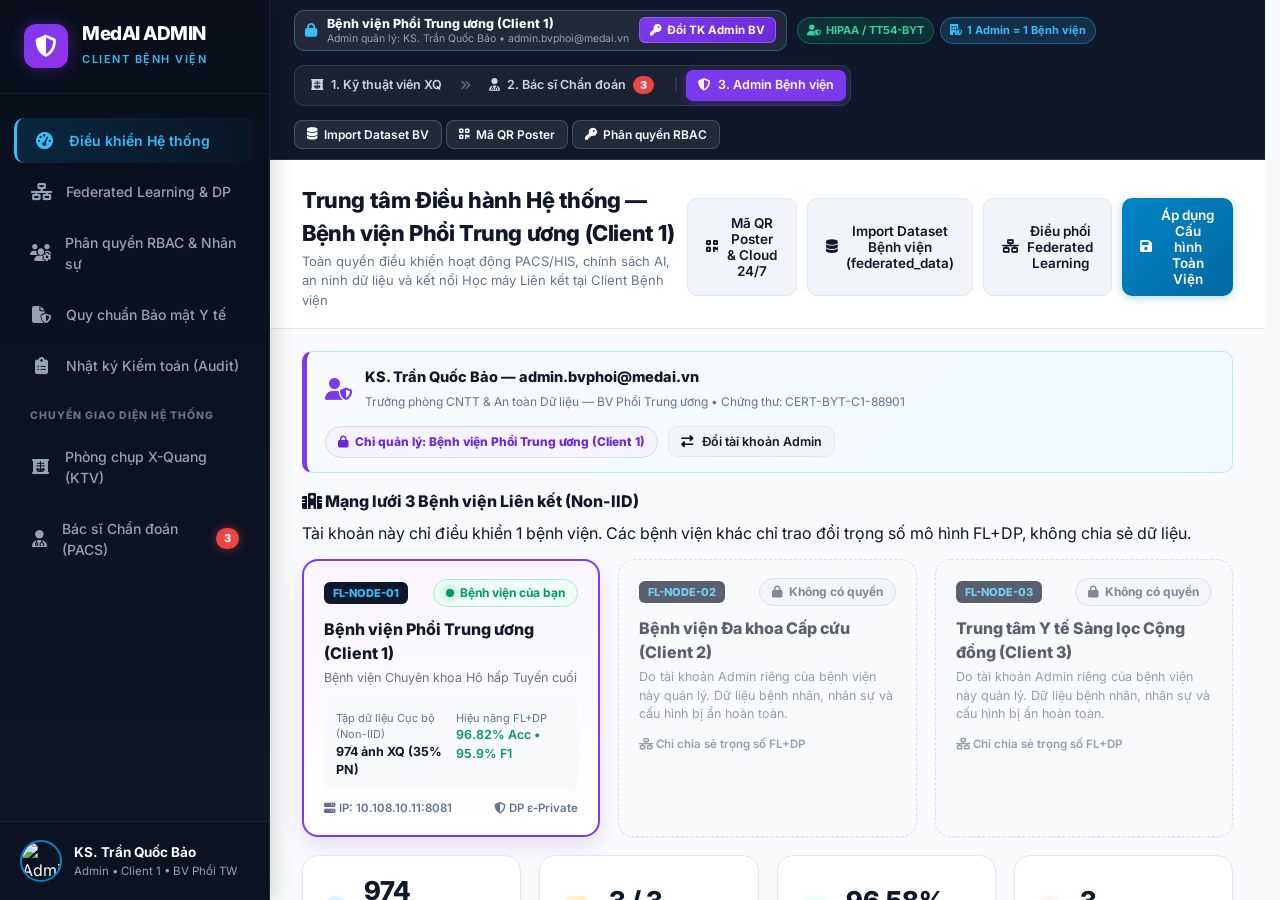
==== commit 7316f874: "fix(ui,deploy): fix DLG math formula rendering and add Static Space Edge AI Grad-CAM engine" ====
--- a/dashboard/admin.html
+++ b/dashboard/admin.html
@@ -7,7 +7,7 @@
     <meta name="description" content="Giao diện Admin tại mỗi Client Bệnh viện: Điều khiển hệ thống PACS/HIS, cấu hình Federated Learning (FedProx) & Differential Privacy, phân quyền RBAC và kiểm toán bảo mật y tế.">
     <link href="https://fonts.googleapis.com/css2?family=Inter:wght@300;400;500;600;700;800&display=swap" rel="stylesheet">
     <link rel="stylesheet" href="https://cdnjs.cloudflare.com/ajax/libs/font-awesome/6.4.0/css/all.min.css">
-    <link rel="stylesheet" href="style.css?v=4.3">
+    <link rel="stylesheet" href="style.css?v=4.5">
 </head>
 <body>
     <div class="app-container">
@@ -105,8 +105,8 @@
 
     <div id="toast" class="toast">Đã cập nhật cấu hình hệ thống!</div>
 
-    <script src="db.js?v=4.3"></script>
-    <script src="portal-nav.js?v=4.3"></script>
-    <script src="admin.js?v=4.3"></script>
+    <script src="db.js?v=4.5"></script>
+    <script src="portal-nav.js?v=4.5"></script>
+    <script src="admin.js?v=4.5"></script>
 </body>
 </html>
--- a/dashboard/style.css
+++ b/dashboard/style.css
@@ -3011,6 +3011,272 @@
     padding: 7px 10px;
     border-radius: 6px;
     border: 1px solid var(--border);
+}
+
+/* =====================================================================
+   INTERACTIVE DLG GRADIENT INVERSION DEFENSE LAB & POSTER QR MODAL
+   ===================================================================== */
+.dlg-lab-toolbar {
+    display: flex;
+    justify-content: space-between;
+    align-items: center;
+    gap: 16px;
+    flex-wrap: wrap;
+    background: #F8FAFC;
+    border: 1px solid var(--border);
+    border-radius: var(--radius);
+    padding: 14px 18px;
+    margin-bottom: 18px;
+}
+
+.dlg-lab-desc {
+    flex: 1;
+    min-width: 280px;
+    font-size: 13px;
+    line-height: 1.5;
+    color: var(--text-main);
+}
+
+.dlg-lab-actions {
+    display: flex;
+    align-items: center;
+    gap: 10px;
+    flex-wrap: wrap;
+}
+
+.dlg-progress-strip {
+    display: flex;
+    align-items: center;
+    justify-content: space-between;
+    gap: 14px;
+    background: #FEF2F2;
+    border: 1px solid #FECACA;
+    color: #991B1B;
+    padding: 10px 16px;
+    border-radius: var(--radius);
+    margin-bottom: 16px;
+    font-size: 12.5px;
+    font-weight: 600;
+}
+
+.dlg-canvas-grid {
+    display: grid;
+    grid-template-columns: repeat(auto-fit, minmax(260px, 1fr));
+    gap: 18px;
+}
+
+.dlg-canvas-card {
+    border: 1px solid var(--border);
+    border-radius: var(--radius);
+    padding: 14px;
+    background: #FFFFFF;
+    display: flex;
+    flex-direction: column;
+    gap: 10px;
+}
+
+.dlg-canvas-card.safe-local {
+    border-top: 4px solid #10B981;
+}
+
+.dlg-canvas-card.danger-leak {
+    border-top: 4px solid #EF4444;
+    background: #FFFBFB;
+}
+
+.dlg-canvas-card.dp-protected {
+    border-top: 4px solid #0284C7;
+    background: #F8FCFF;
+}
+
+.dlg-card-head {
+    display: flex;
+    justify-content: space-between;
+    align-items: center;
+    gap: 8px;
+    flex-wrap: wrap;
+}
+
+.dlg-card-head code {
+    font-size: 11.5px;
+    font-weight: 700;
+    background: #F1F5F9;
+    padding: 3px 8px;
+    border-radius: 5px;
+}
+
+.dlg-canvas-wrap {
+    background: #090D16;
+    border-radius: 8px;
+    padding: 10px;
+    display: flex;
+    justify-content: center;
+    align-items: center;
+}
+
+.dlg-canvas-wrap canvas {
+    width: 210px;
+    height: 210px;
+    border-radius: 6px;
+    border: 1px solid rgba(255, 255, 255, 0.14);
+}
+
+.dlg-metrics-bar {
+    display: flex;
+    justify-content: space-between;
+    align-items: center;
+    font-size: 12px;
+    padding-top: 6px;
+    border-top: 1px dashed var(--border);
+}
+
+.dlg-benchmark-details {
+    margin-top: 18px;
+    border: 1px solid var(--border);
+    border-radius: var(--radius);
+    background: #F8FAFC;
+    padding: 12px 16px;
+}
+
+.dlg-benchmark-details summary {
+    cursor: pointer;
+    font-weight: 700;
+    font-size: 13.5px;
+    color: var(--primary);
+    display: flex;
+    align-items: center;
+    gap: 8px;
+}
+
+.dlg-benchmark-imgs {
+    margin-top: 14px;
+    display: grid;
+    grid-template-columns: repeat(auto-fit, minmax(300px, 1fr));
+    gap: 16px;
+}
+
+.dlg-plot-box {
+    background: #FFFFFF;
+    border: 1px solid var(--border);
+    border-radius: 8px;
+    padding: 10px;
+    text-align: center;
+}
+
+.dlg-plot-box img {
+    width: 100%;
+    height: auto;
+    border-radius: 6px;
+}
+
+.dlg-plot-box span {
+    display: block;
+    margin-top: 8px;
+    font-size: 12px;
+    font-weight: 600;
+    color: var(--text-muted);
+}
+
+/* Poster QR Code Generator Modal */
+.qr-url-bar {
+    display: flex;
+    align-items: center;
+    gap: 10px;
+    flex-wrap: wrap;
+    background: #F8FAFC;
+    border: 1px solid var(--border);
+    border-radius: var(--radius);
+    padding: 12px 16px;
+    margin-bottom: 16px;
+}
+
+.qr-url-bar input {
+    flex: 1;
+    min-width: 240px;
+    padding: 8px 12px;
+    border: 1px solid #CBD5E1;
+    border-radius: var(--radius);
+    font-family: monospace;
+    font-size: 13px;
+}
+
+.qr-poster-grid {
+    display: grid;
+    grid-template-columns: repeat(auto-fit, minmax(240px, 1fr));
+    gap: 16px;
+    margin-bottom: 18px;
+}
+
+.qr-role-card {
+    border: 2px solid var(--border);
+    border-radius: var(--radius-lg);
+    padding: 16px;
+    background: #FFFFFF;
+    text-align: center;
+    display: flex;
+    flex-direction: column;
+    align-items: center;
+    gap: 8px;
+}
+
+.qr-role-card.tech { border-color: #0D9488; background: #F0FDFA; }
+.qr-role-card.doc { border-color: #0284C7; background: #F0F9FF; }
+.qr-role-card.admin { border-color: #7C3AED; background: #F5F3FF; }
+
+.qr-img-box {
+    background: #FFFFFF;
+    padding: 8px;
+    border-radius: 10px;
+    border: 1px solid var(--border);
+    box-shadow: var(--shadow);
+}
+
+.qr-img-box img {
+    width: 180px;
+    height: 180px;
+    display: block;
+}
+
+.qr-url-text {
+    font-family: monospace;
+    font-size: 11px;
+    color: var(--primary);
+    word-break: break-all;
+    font-weight: 700;
+}
+
+.cloud-deploy-guide-box {
+    background: #F8FAFC;
+    border: 1px solid var(--border);
+    border-radius: var(--radius);
+    padding: 14px 18px;
+}
+
+.cloud-deploy-guide-box h4 {
+    font-size: 14px;
+    font-weight: 800;
+    margin-bottom: 10px;
+    color: var(--text-main);
+}
+
+.cloud-steps-grid {
+    display: grid;
+    grid-template-columns: repeat(auto-fit, minmax(280px, 1fr));
+    gap: 16px;
+}
+
+.cloud-step-item {
+    background: #FFFFFF;
+    border: 1px solid var(--border);
+    border-radius: 8px;
+    padding: 12px 14px;
+    font-size: 12.5px;
+    line-height: 1.55;
+}
+
+.cloud-step-item ol {
+    margin-top: 6px;
+    padding-left: 18px;
 }
 
 /* =====================================================================
@@ -3139,6 +3405,19 @@
     }
 }
 
+.math-formula-pill {
+    display: inline-block;
+    background: #F1F5F9;
+    color: #0F172A;
+    border: 1px solid #CBD5E1;
+    border-radius: 5px;
+    padding: 1px 7px;
+    font-family: 'Cambria Math', 'Times New Roman', ui-monospace, monospace;
+    font-size: 13px;
+    font-weight: 600;
+    letter-spacing: 0.01em;
+}
+
 @media print {
     .sidebar, .hospital-portal-bar, .topbar .actions, .viewer-controls, .table-actions, .incoming-worklist-strip {
         display: none !important;
